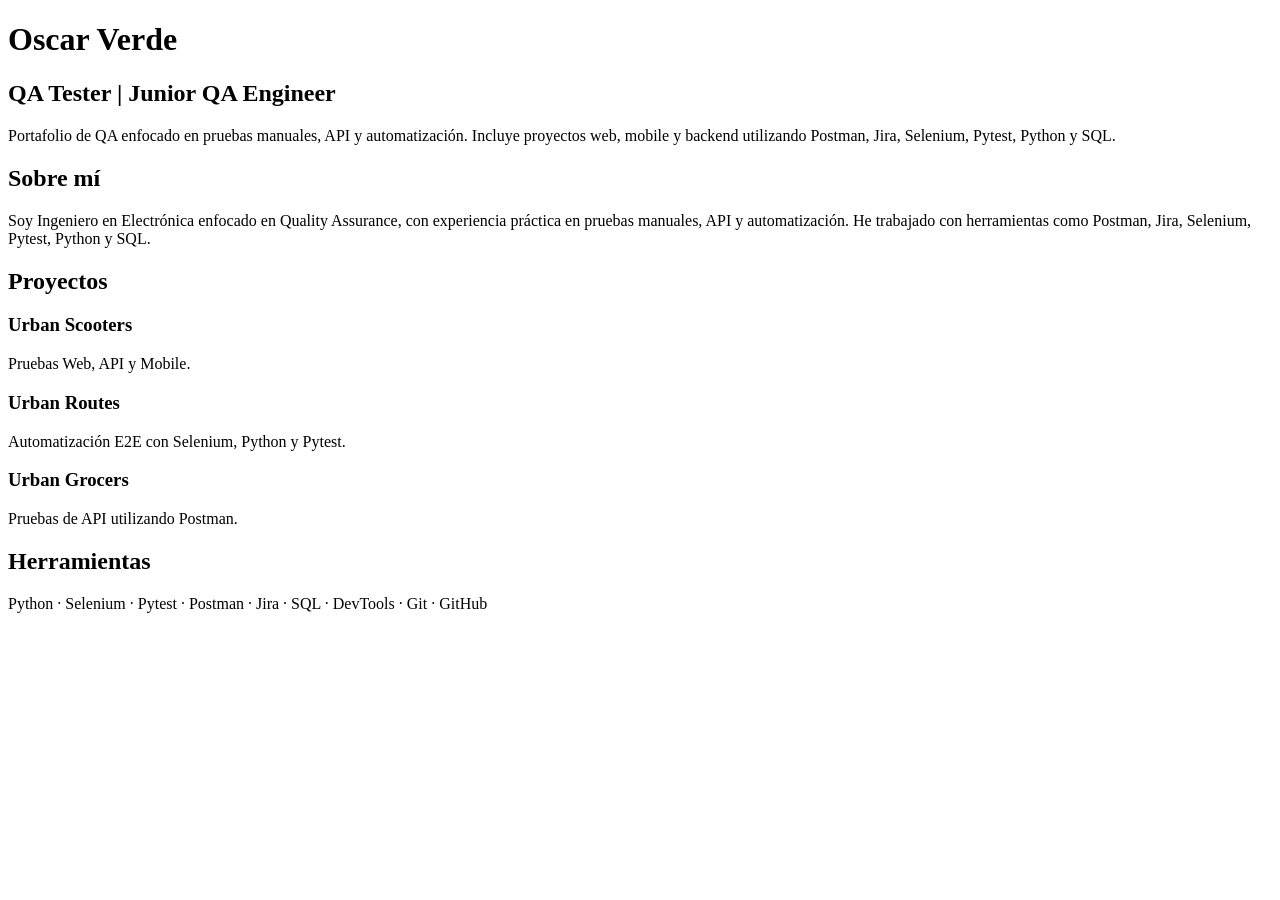
==== index.html @ 592d7cbe "Create portfolio homepage" ====
<!DOCTYPE html>
<html lang="es">
<head>
    <meta charset="UTF-8">
    <meta name="viewport" content="width=device-width, initial-scale=1.0">
    <title>Oscar Verde | QA Portfolio</title>
</head>

<body>

    <h1>Oscar Verde</h1>
    <h2>QA Tester | Junior QA Engineer</h2>

    <p>
        Portafolio de QA enfocado en pruebas manuales, API y automatización.
        Incluye proyectos web, mobile y backend utilizando Postman, Jira,
        Selenium, Pytest, Python y SQL.
    </p>

    <h2>Sobre mí</h2>

    <p>
        Soy Ingeniero en Electrónica enfocado en Quality Assurance,
        con experiencia práctica en pruebas manuales, API y automatización.
        He trabajado con herramientas como Postman, Jira, Selenium,
        Pytest, Python y SQL.
    </p>

    <h2>Proyectos</h2>

    <h3>Urban Scooters</h3>
    <p>Pruebas Web, API y Mobile.</p>

    <h3>Urban Routes</h3>
    <p>Automatización E2E con Selenium, Python y Pytest.</p>

    <h3>Urban Grocers</h3>
    <p>Pruebas de API utilizando Postman.</p>

    <h2>Herramientas</h2>

    <p>
        Python · Selenium · Pytest · Postman · Jira · SQL · DevTools · Git · GitHub
    </p>

</body>
</html>
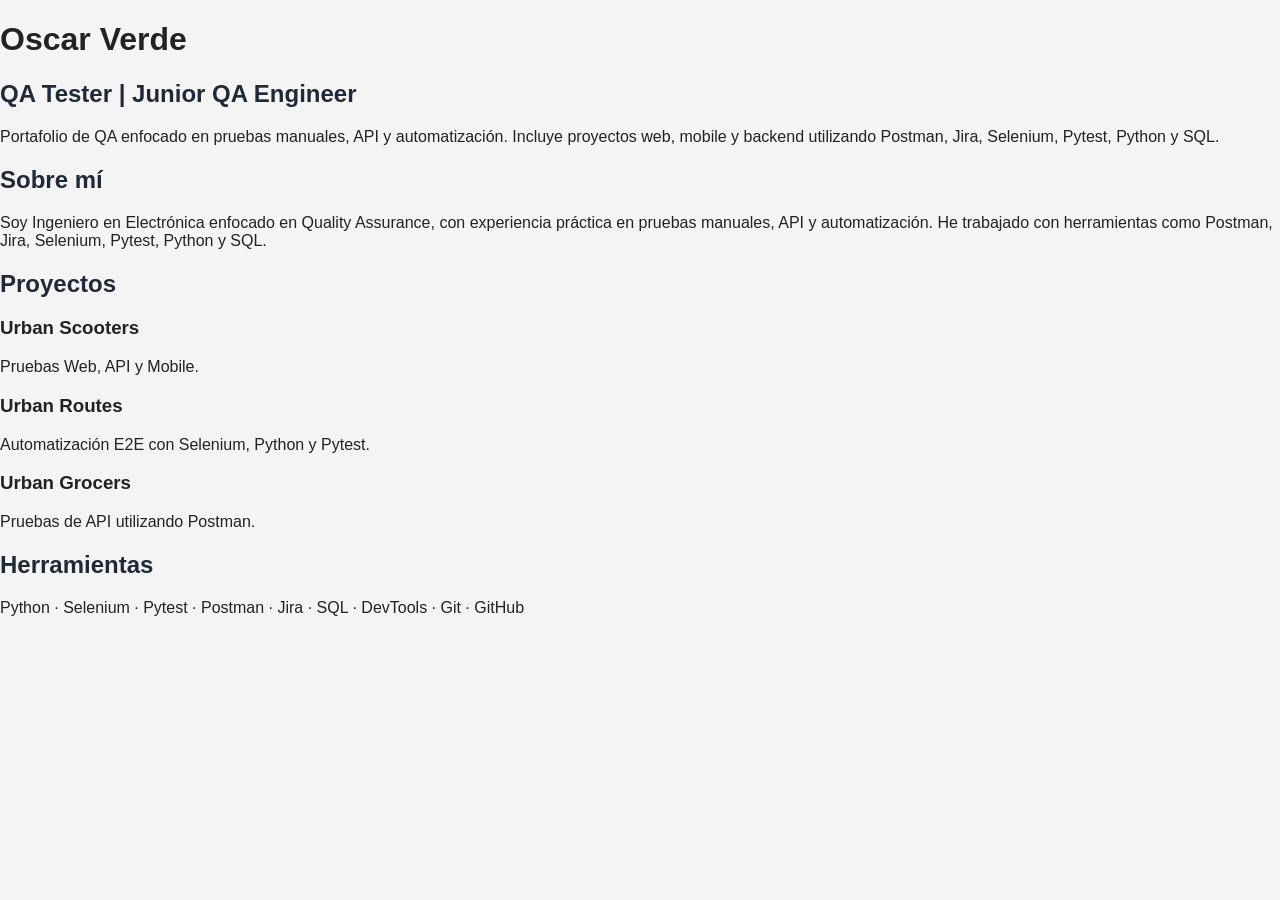
==== commit 2f0bdcf8: "Update index.html" ====
--- a/index.html
+++ b/index.html
@@ -4,6 +4,7 @@
     <meta charset="UTF-8">
     <meta name="viewport" content="width=device-width, initial-scale=1.0">
     <title>Oscar Verde | QA Portfolio</title>
+    <link rel="stylesheet" href="style.css">
 </head>
 
 <body>
--- a/style.css
+++ b/style.css
@@ -0,0 +1,48 @@
+body {
+    font-family: Arial, sans-serif;
+    margin: 0;
+    background-color: #f4f4f4;
+    color: #222;
+}
+
+header {
+    text-align: center;
+    padding: 60px 20px;
+    background-color: #1f2937;
+    color: white;
+}
+
+header h1 {
+    margin-bottom: 10px;
+}
+
+header h2 {
+    font-weight: normal;
+}
+
+section {
+    max-width: 900px;
+    margin: 40px auto;
+    padding: 0 20px;
+}
+
+h2 {
+    color: #1f2937;
+}
+
+article {
+    background: white;
+    padding: 20px;
+    margin-bottom: 20px;
+    border-radius: 10px;
+}
+
+a {
+    text-decoration: none;
+}
+
+footer {
+    text-align: center;
+    padding: 30px;
+    margin-top: 40px;
+}
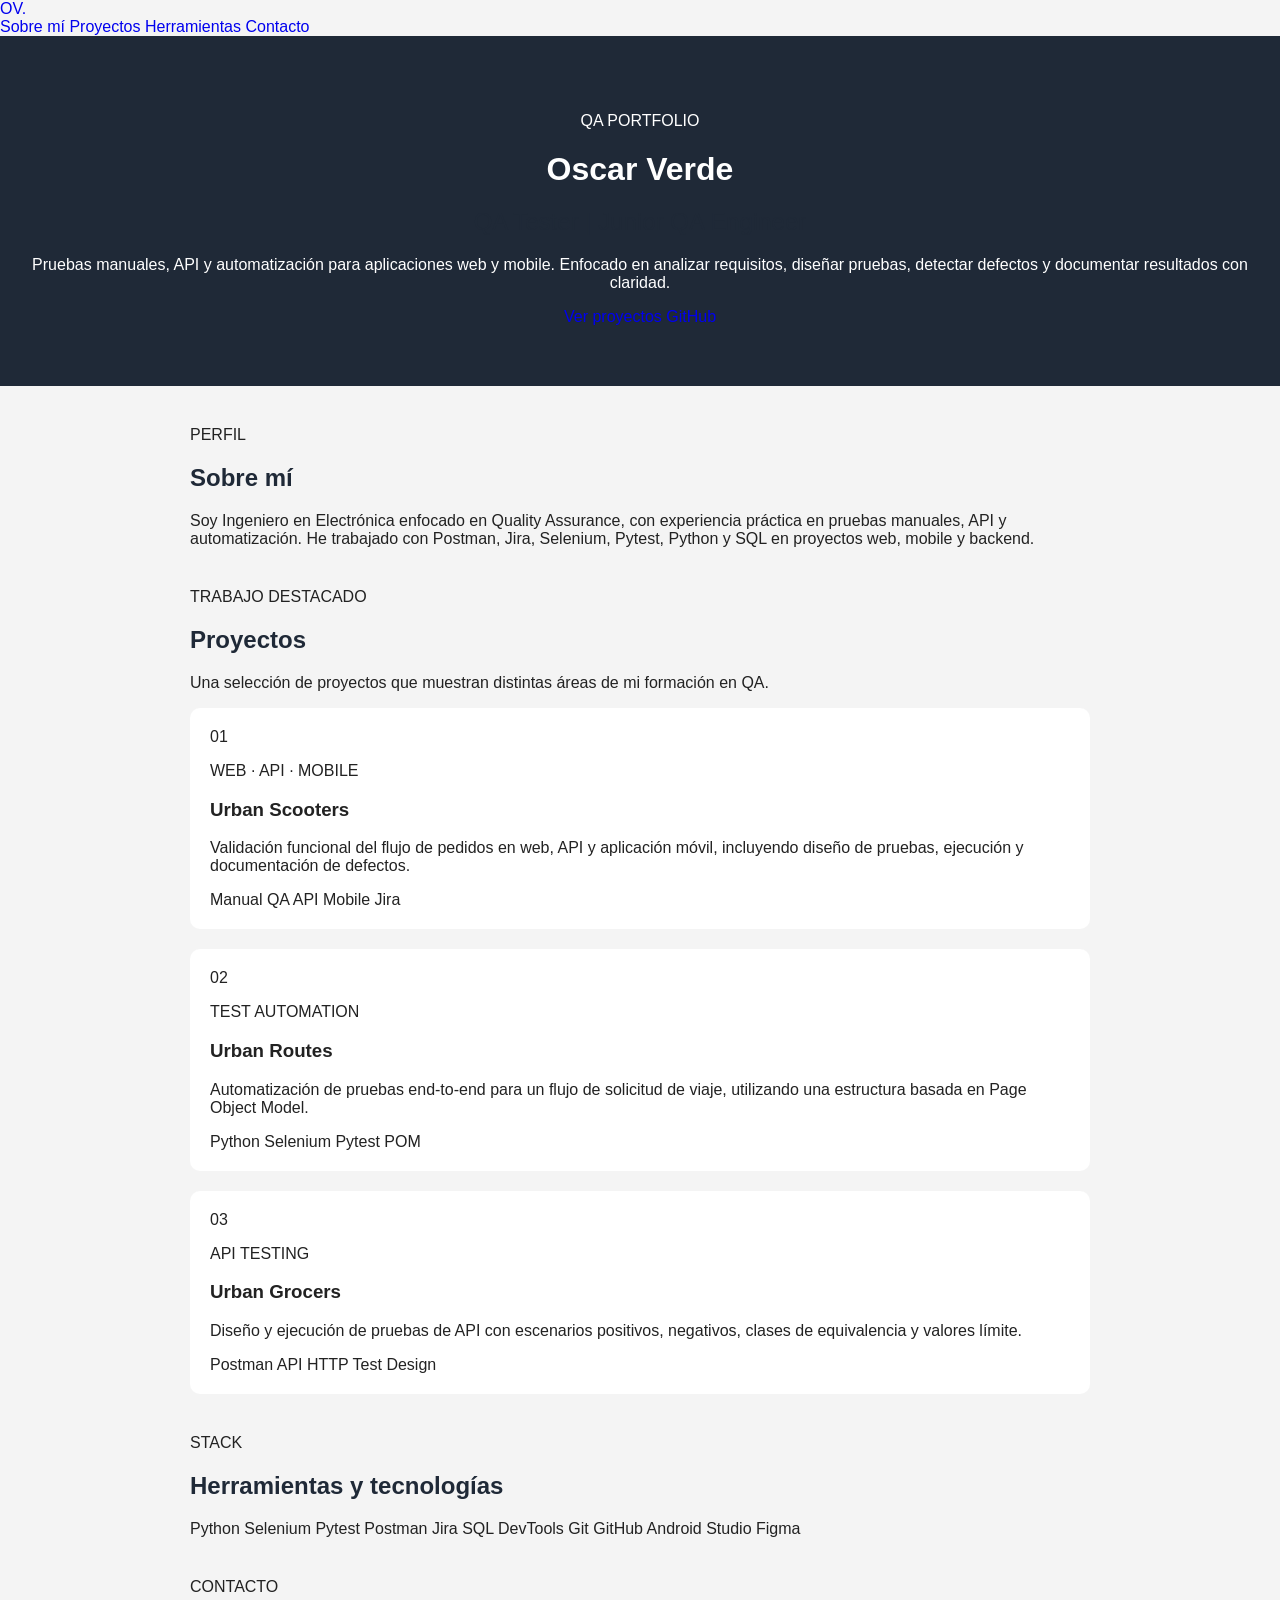
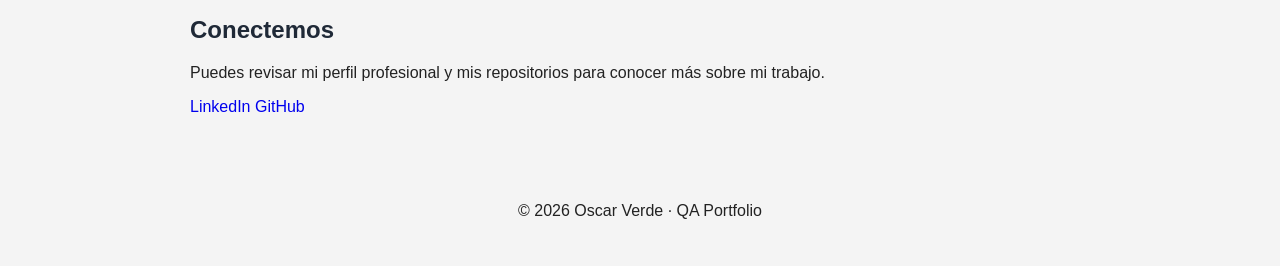
==== commit a37c46b1: "Redesign portfolio homepage" ====
--- a/index.html
+++ b/index.html
@@ -3,46 +3,148 @@
 <head>
     <meta charset="UTF-8">
     <meta name="viewport" content="width=device-width, initial-scale=1.0">
+    <meta name="description" content="Portafolio de Oscar Verde, QA Tester y Junior QA Engineer con experiencia práctica en pruebas manuales, API y automatización.">
     <title>Oscar Verde | QA Portfolio</title>
     <link rel="stylesheet" href="style.css">
 </head>
 
 <body>
+    <nav class="navbar">
+        <div class="nav-container">
+            <a class="brand" href="#inicio">OV.</a>
+            <div class="nav-links">
+                <a href="#sobre-mi">Sobre mí</a>
+                <a href="#proyectos">Proyectos</a>
+                <a href="#herramientas">Herramientas</a>
+                <a href="#contacto">Contacto</a>
+            </div>
+        </div>
+    </nav>
 
-    <h1>Oscar Verde</h1>
-    <h2>QA Tester | Junior QA Engineer</h2>
+    <header class="hero" id="inicio">
+        <div class="hero-content">
+            <p class="eyebrow">QA PORTFOLIO</p>
+            <h1>Oscar Verde</h1>
+            <h2>QA Tester <span>|</span> Junior QA Engineer</h2>
+            <p class="hero-description">
+                Pruebas manuales, API y automatización para aplicaciones web y mobile.
+                Enfocado en analizar requisitos, diseñar pruebas, detectar defectos y documentar resultados con claridad.
+            </p>
+            <div class="hero-actions">
+                <a class="button primary" href="#proyectos">Ver proyectos</a>
+                <a class="button secondary" href="https://github.com/osve117" target="_blank" rel="noopener noreferrer">GitHub</a>
+            </div>
+        </div>
+    </header>
 
-    <p>
-        Portafolio de QA enfocado en pruebas manuales, API y automatización.
-        Incluye proyectos web, mobile y backend utilizando Postman, Jira,
-        Selenium, Pytest, Python y SQL.
-    </p>
+    <main>
+        <section id="sobre-mi" class="section">
+            <p class="section-label">PERFIL</p>
+            <h2>Sobre mí</h2>
+            <p class="section-intro">
+                Soy Ingeniero en Electrónica enfocado en Quality Assurance, con experiencia práctica
+                en pruebas manuales, API y automatización. He trabajado con Postman, Jira, Selenium,
+                Pytest, Python y SQL en proyectos web, mobile y backend.
+            </p>
+        </section>
 
-    <h2>Sobre mí</h2>
+        <section id="proyectos" class="section">
+            <p class="section-label">TRABAJO DESTACADO</p>
+            <h2>Proyectos</h2>
+            <p class="section-intro">
+                Una selección de proyectos que muestran distintas áreas de mi formación en QA.
+            </p>
 
-    <p>
-        Soy Ingeniero en Electrónica enfocado en Quality Assurance,
-        con experiencia práctica en pruebas manuales, API y automatización.
-        He trabajado con herramientas como Postman, Jira, Selenium,
-        Pytest, Python y SQL.
-    </p>
+            <div class="projects-grid">
+                <article class="project-card">
+                    <div class="project-number">01</div>
+                    <div>
+                        <p class="project-type">WEB · API · MOBILE</p>
+                        <h3>Urban Scooters</h3>
+                        <p>
+                            Validación funcional del flujo de pedidos en web, API y aplicación móvil,
+                            incluyendo diseño de pruebas, ejecución y documentación de defectos.
+                        </p>
+                        <div class="tags">
+                            <span>Manual QA</span>
+                            <span>API</span>
+                            <span>Mobile</span>
+                            <span>Jira</span>
+                        </div>
+                    </div>
+                </article>
 
-    <h2>Proyectos</h2>
+                <article class="project-card">
+                    <div class="project-number">02</div>
+                    <div>
+                        <p class="project-type">TEST AUTOMATION</p>
+                        <h3>Urban Routes</h3>
+                        <p>
+                            Automatización de pruebas end-to-end para un flujo de solicitud de viaje,
+                            utilizando una estructura basada en Page Object Model.
+                        </p>
+                        <div class="tags">
+                            <span>Python</span>
+                            <span>Selenium</span>
+                            <span>Pytest</span>
+                            <span>POM</span>
+                        </div>
+                    </div>
+                </article>
 
-    <h3>Urban Scooters</h3>
-    <p>Pruebas Web, API y Mobile.</p>
+                <article class="project-card">
+                    <div class="project-number">03</div>
+                    <div>
+                        <p class="project-type">API TESTING</p>
+                        <h3>Urban Grocers</h3>
+                        <p>
+                            Diseño y ejecución de pruebas de API con escenarios positivos, negativos,
+                            clases de equivalencia y valores límite.
+                        </p>
+                        <div class="tags">
+                            <span>Postman</span>
+                            <span>API</span>
+                            <span>HTTP</span>
+                            <span>Test Design</span>
+                        </div>
+                    </div>
+                </article>
+            </div>
+        </section>
 
-    <h3>Urban Routes</h3>
-    <p>Automatización E2E con Selenium, Python y Pytest.</p>
+        <section id="herramientas" class="section">
+            <p class="section-label">STACK</p>
+            <h2>Herramientas y tecnologías</h2>
+            <div class="skills">
+                <span>Python</span>
+                <span>Selenium</span>
+                <span>Pytest</span>
+                <span>Postman</span>
+                <span>Jira</span>
+                <span>SQL</span>
+                <span>DevTools</span>
+                <span>Git</span>
+                <span>GitHub</span>
+                <span>Android Studio</span>
+                <span>Figma</span>
+            </div>
+        </section>
 
-    <h3>Urban Grocers</h3>
-    <p>Pruebas de API utilizando Postman.</p>
+        <section id="contacto" class="section contact">
+            <p class="section-label">CONTACTO</p>
+            <h2>Conectemos</h2>
+            <p>
+                Puedes revisar mi perfil profesional y mis repositorios para conocer más sobre mi trabajo.
+            </p>
+            <div class="contact-links">
+                <a class="button primary" href="https://www.linkedin.com/in/osve/" target="_blank" rel="noopener noreferrer">LinkedIn</a>
+                <a class="button outline" href="https://github.com/osve117" target="_blank" rel="noopener noreferrer">GitHub</a>
+            </div>
+        </section>
+    </main>
 
-    <h2>Herramientas</h2>
-
-    <p>
-        Python · Selenium · Pytest · Postman · Jira · SQL · DevTools · Git · GitHub
-    </p>
-
+    <footer>
+        <p>© 2026 Oscar Verde · QA Portfolio</p>
+    </footer>
 </body>
 </html>
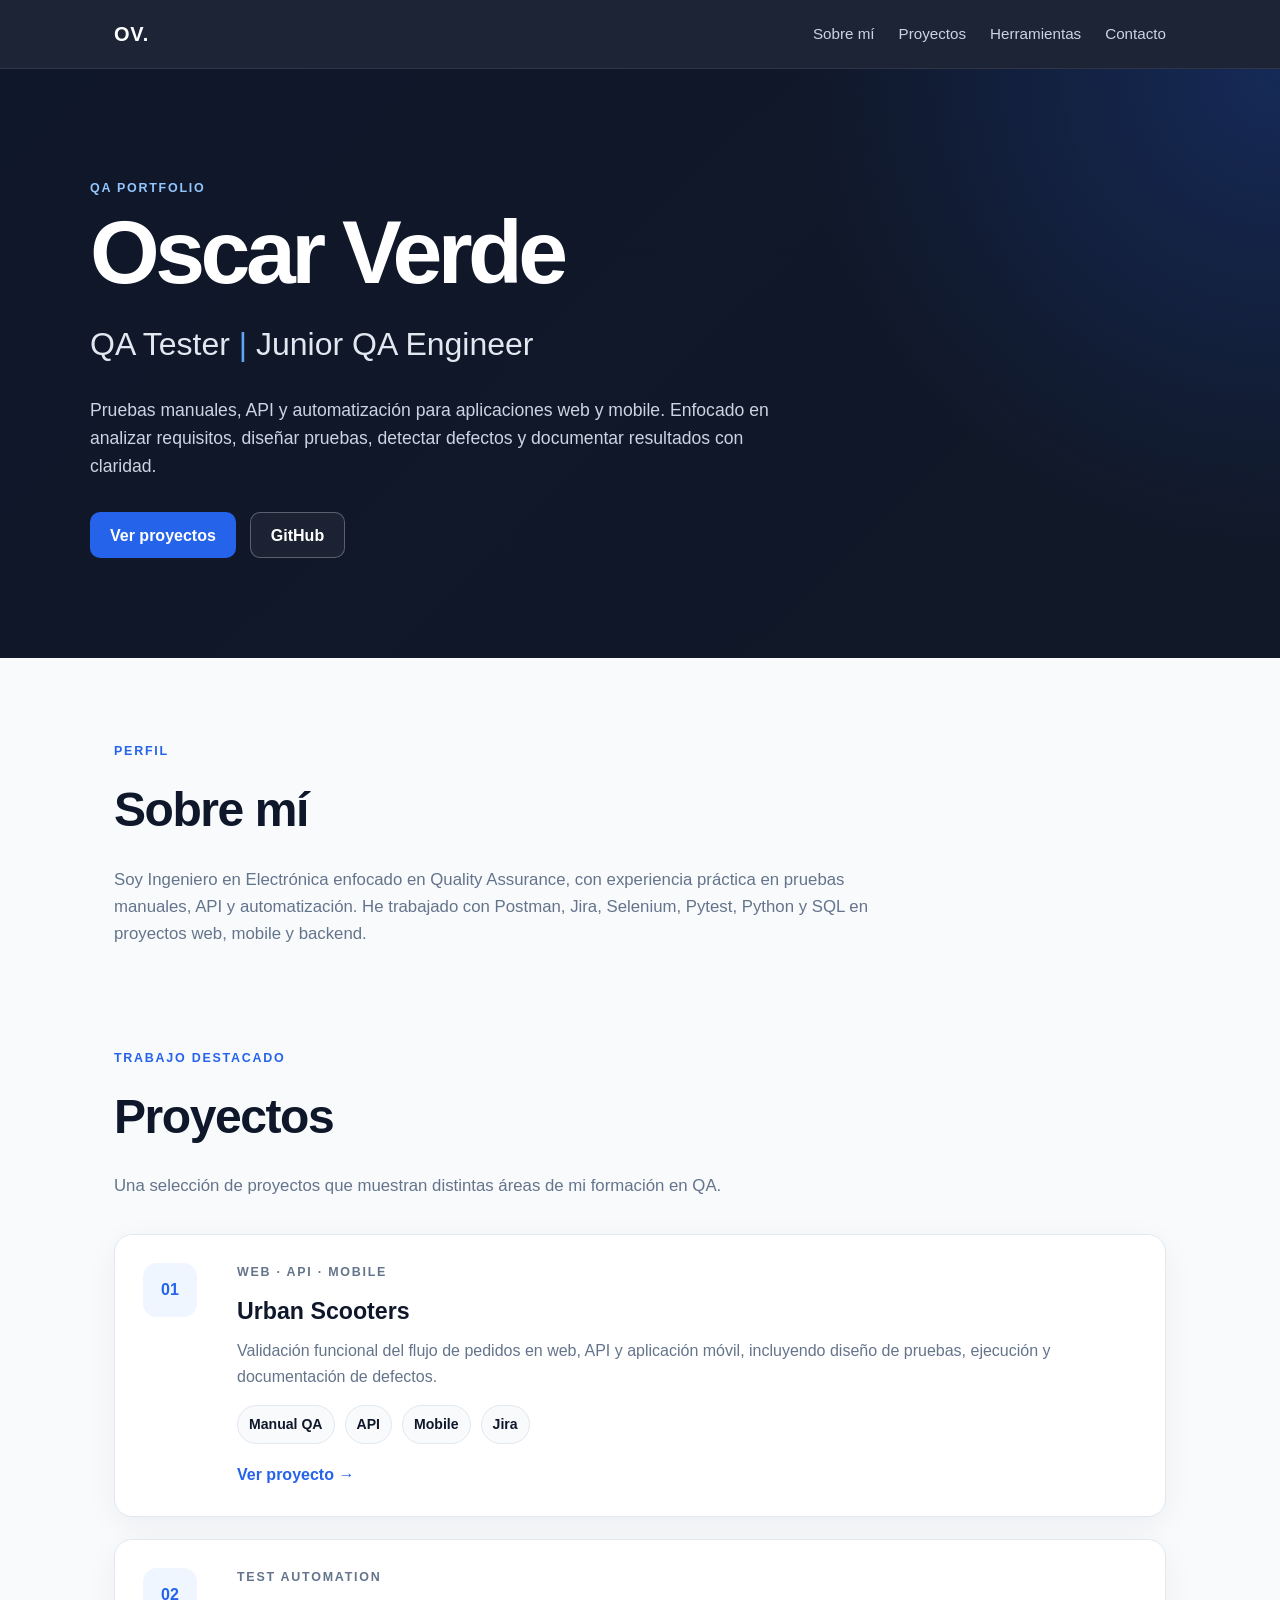
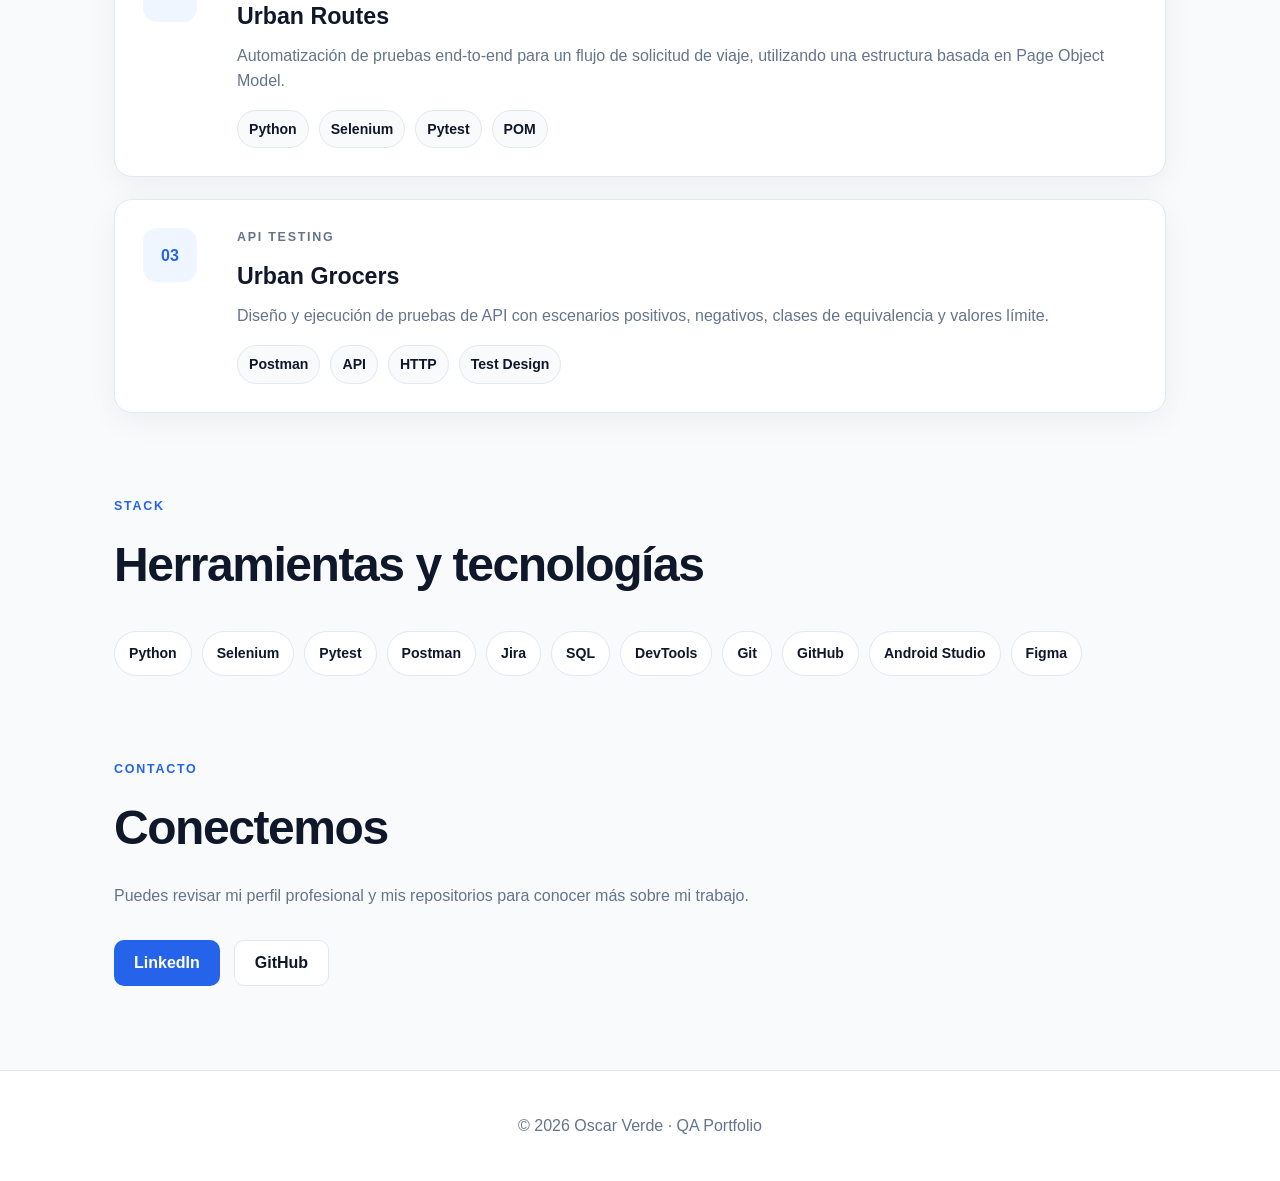
==== commit 886a1ddc: "Link Urban Scooters case study" ====
--- a/index.html
+++ b/index.html
@@ -71,6 +71,7 @@
                             <span>Mobile</span>
                             <span>Jira</span>
                         </div>
+                        <a class="project-link" href="projects/urban-scooters.html">Ver proyecto →</a>
                     </div>
                 </article>
 
--- a/style.css
+++ b/style.css
@@ -1,48 +1,505 @@
+:root {
+    --bg: #0f172a;
+    --bg-soft: #111827;
+    --surface: #ffffff;
+    --surface-soft: #f8fafc;
+    --text: #0f172a;
+    --muted: #64748b;
+    --line: #e2e8f0;
+    --accent: #2563eb;
+    --accent-dark: #1d4ed8;
+    --white: #ffffff;
+}
+
+* {
+    box-sizing: border-box;
+}
+
+html {
+    scroll-behavior: smooth;
+}
+
 body {
-    font-family: Arial, sans-serif;
     margin: 0;
-    background-color: #f4f4f4;
-    color: #222;
-}
-
-header {
+    font-family: Inter, Arial, Helvetica, sans-serif;
+    background: var(--surface-soft);
+    color: var(--text);
+    line-height: 1.6;
+}
+
+a {
+    color: inherit;
+    text-decoration: none;
+}
+
+.navbar {
+    position: sticky;
+    top: 0;
+    z-index: 20;
+    background: rgba(15, 23, 42, 0.94);
+    backdrop-filter: blur(10px);
+    border-bottom: 1px solid rgba(255, 255, 255, 0.08);
+}
+
+.nav-container {
+    max-width: 1100px;
+    margin: 0 auto;
+    padding: 0 24px;
+    min-height: 68px;
+    display: flex;
+    align-items: center;
+    justify-content: space-between;
+    gap: 24px;
+}
+
+.brand {
+    color: var(--white);
+    font-weight: 800;
+    font-size: 1.25rem;
+    letter-spacing: 0.04em;
+}
+
+.nav-links {
+    display: flex;
+    gap: 24px;
+    flex-wrap: wrap;
+}
+
+.nav-links a {
+    color: #cbd5e1;
+    font-size: 0.95rem;
+    transition: color 0.2s ease;
+}
+
+.nav-links a:hover {
+    color: var(--white);
+}
+
+.hero {
+    background:
+        radial-gradient(circle at top right, rgba(37, 99, 235, 0.24), transparent 34%),
+        linear-gradient(135deg, #0f172a 0%, #111827 100%);
+    color: var(--white);
+    padding: 110px 24px 100px;
+}
+
+.hero-content {
+    max-width: 1100px;
+    margin: 0 auto;
+}
+
+.eyebrow,
+.section-label,
+.project-type {
+    margin: 0 0 10px;
+    font-size: 0.78rem;
+    font-weight: 800;
+    letter-spacing: 0.14em;
+    text-transform: uppercase;
+}
+
+.eyebrow {
+    color: #93c5fd;
+}
+
+.hero h1 {
+    margin: 0;
+    font-size: clamp(3rem, 7vw, 5.8rem);
+    line-height: 0.98;
+    letter-spacing: -0.05em;
+}
+
+.hero h2 {
+    margin: 22px 0 0;
+    color: #e2e8f0;
+    font-size: clamp(1.3rem, 3vw, 2rem);
+    font-weight: 500;
+}
+
+.hero h2 span {
+    color: #60a5fa;
+}
+
+.hero-description {
+    max-width: 720px;
+    margin: 26px 0 0;
+    color: #cbd5e1;
+    font-size: 1.1rem;
+}
+
+.hero-actions,
+.contact-links {
+    display: flex;
+    flex-wrap: wrap;
+    gap: 14px;
+    margin-top: 32px;
+}
+
+.button {
+    display: inline-flex;
+    align-items: center;
+    justify-content: center;
+    min-height: 46px;
+    padding: 0 20px;
+    border-radius: 10px;
+    font-weight: 700;
+    transition: transform 0.2s ease, background 0.2s ease, border-color 0.2s ease;
+}
+
+.button:hover {
+    transform: translateY(-2px);
+}
+
+.button.primary {
+    background: var(--accent);
+    color: var(--white);
+}
+
+.button.primary:hover {
+    background: var(--accent-dark);
+}
+
+.button.secondary {
+    border: 1px solid rgba(255, 255, 255, 0.28);
+    color: var(--white);
+    background: rgba(255, 255, 255, 0.05);
+}
+
+.button.outline {
+    border: 1px solid var(--line);
+    background: var(--surface);
+    color: var(--text);
+}
+
+main {
+    display: block;
+}
+
+.section {
+    max-width: 1100px;
+    margin: 0 auto;
+    padding: 84px 24px 0;
+}
+
+.section-label {
+    color: var(--accent);
+}
+
+.section h2 {
+    margin: 0;
+    font-size: clamp(2rem, 4vw, 3rem);
+    letter-spacing: -0.03em;
+}
+
+.section-intro {
+    max-width: 760px;
+    color: var(--muted);
+    font-size: 1.05rem;
+    margin-top: 18px;
+}
+
+.projects-grid {
+    display: grid;
+    gap: 22px;
+    margin-top: 34px;
+}
+
+.project-card {
+    display: grid;
+    grid-template-columns: 72px 1fr;
+    gap: 22px;
+    background: var(--surface);
+    border: 1px solid var(--line);
+    border-radius: 18px;
+    padding: 28px;
+    box-shadow: 0 8px 30px rgba(15, 23, 42, 0.05);
+}
+
+.project-number {
+    width: 54px;
+    height: 54px;
+    border-radius: 14px;
+    display: grid;
+    place-items: center;
+    background: #eff6ff;
+    color: var(--accent);
+    font-weight: 800;
+}
+
+.project-type {
+    color: var(--accent);
+}
+
+.project-card h3 {
+    margin: 2px 0 8px;
+    font-size: 1.45rem;
+}
+
+.project-card p {
+    margin-top: 0;
+    color: var(--muted);
+}
+
+.tags,
+.skills {
+    display: flex;
+    flex-wrap: wrap;
+    gap: 10px;
+}
+
+.tags span,
+.skills span {
+    border: 1px solid var(--line);
+    background: var(--surface-soft);
+    border-radius: 999px;
+    padding: 7px 11px;
+    font-size: 0.88rem;
+    font-weight: 600;
+}
+
+.skills {
+    margin-top: 28px;
+}
+
+.skills span {
+    background: var(--surface);
+    padding: 10px 14px;
+}
+
+.contact {
+    padding-bottom: 84px;
+}
+
+.contact > p:not(.section-label) {
+    color: var(--muted);
+    max-width: 680px;
+}
+
+footer {
+    border-top: 1px solid var(--line);
+    background: var(--surface);
     text-align: center;
-    padding: 60px 20px;
-    background-color: #1f2937;
-    color: white;
-}
-
-header h1 {
-    margin-bottom: 10px;
-}
-
-header h2 {
-    font-weight: normal;
-}
-
-section {
-    max-width: 900px;
-    margin: 40px auto;
-    padding: 0 20px;
-}
-
-h2 {
-    color: #1f2937;
-}
-
-article {
-    background: white;
-    padding: 20px;
-    margin-bottom: 20px;
-    border-radius: 10px;
-}
-
-a {
-    text-decoration: none;
-}
-
-footer {
-    text-align: center;
-    padding: 30px;
-    margin-top: 40px;
-}
+    color: var(--muted);
+    padding: 26px 20px;
+}
+
+@media (max-width: 760px) {
+    .nav-container {
+        align-items: flex-start;
+        flex-direction: column;
+        padding-top: 16px;
+        padding-bottom: 16px;
+    }
+
+    .nav-links {
+        gap: 14px 18px;
+    }
+
+    .hero {
+        padding-top: 82px;
+        padding-bottom: 76px;
+    }
+
+    .project-card {
+        grid-template-columns: 1fr;
+    }
+
+    .project-number {
+        width: 46px;
+        height: 46px;
+    }
+}
+
+
+.project-link {
+    display: inline-flex;
+    align-items: center;
+    margin-top: 18px;
+    color: var(--accent);
+    font-weight: 800;
+}
+
+.project-link:hover {
+    color: var(--accent-dark);
+}
+
+.project-hero {
+    background:
+        radial-gradient(circle at top right, rgba(37, 99, 235, 0.26), transparent 34%),
+        linear-gradient(135deg, #0f172a 0%, #111827 100%);
+    color: var(--white);
+    padding: 92px 24px 82px;
+}
+
+.project-hero-content {
+    max-width: 1100px;
+    margin: 0 auto;
+}
+
+.project-hero h1 {
+    margin: 0;
+    font-size: clamp(3rem, 7vw, 5.5rem);
+    line-height: 1;
+    letter-spacing: -0.05em;
+}
+
+.project-subtitle {
+    margin: 18px 0 0;
+    color: #dbeafe;
+    font-size: clamp(1.2rem, 2.8vw, 1.8rem);
+    font-weight: 700;
+}
+
+.project-hero-tags {
+    margin-top: 28px;
+}
+
+.project-hero-tags span {
+    border-color: rgba(255, 255, 255, 0.18);
+    background: rgba(255, 255, 255, 0.08);
+    color: #e2e8f0;
+}
+
+.case-study {
+    max-width: 1100px;
+    margin: 0 auto;
+    padding: 0 24px 84px;
+}
+
+.case-section {
+    display: grid;
+    grid-template-columns: minmax(220px, 0.8fr) minmax(0, 2fr);
+    gap: 58px;
+    padding: 76px 0;
+    border-bottom: 1px solid var(--line);
+}
+
+.case-heading h2 {
+    margin: 0;
+    font-size: clamp(1.8rem, 3vw, 2.5rem);
+    letter-spacing: -0.03em;
+}
+
+.case-content > p:first-child {
+    margin-top: 0;
+}
+
+.case-content p {
+    color: var(--muted);
+    font-size: 1.02rem;
+}
+
+.responsibility-grid,
+.findings-grid,
+.evidence-grid {
+    display: grid;
+    grid-template-columns: repeat(2, minmax(0, 1fr));
+    gap: 18px;
+    margin-top: 28px;
+}
+
+.info-card,
+.finding-card,
+.evidence-card {
+    background: var(--surface);
+    border: 1px solid var(--line);
+    border-radius: 16px;
+    padding: 22px;
+}
+
+.info-card h3,
+.finding-card h3,
+.evidence-card h3 {
+    margin: 0 0 8px;
+    font-size: 1.1rem;
+}
+
+.info-card p,
+.finding-card p,
+.evidence-card p {
+    margin-bottom: 0;
+    font-size: 0.96rem;
+}
+
+.timeline {
+    display: grid;
+    gap: 26px;
+}
+
+.timeline-item {
+    display: grid;
+    grid-template-columns: 44px 1fr;
+    gap: 18px;
+}
+
+.timeline-item > span {
+    width: 40px;
+    height: 40px;
+    border-radius: 12px;
+    display: grid;
+    place-items: center;
+    background: #eff6ff;
+    color: var(--accent);
+    font-weight: 800;
+}
+
+.timeline-item h3 {
+    margin: 0 0 6px;
+    font-size: 1.08rem;
+}
+
+.timeline-item p {
+    margin: 0;
+}
+
+.findings-grid {
+    grid-template-columns: repeat(3, minmax(0, 1fr));
+}
+
+.finding-type {
+    margin: 0 0 10px !important;
+    color: var(--accent) !important;
+    font-size: 0.74rem !important;
+    font-weight: 800;
+    letter-spacing: 0.1em;
+    text-transform: uppercase;
+}
+
+.status-badge {
+    display: inline-flex;
+    margin-top: 16px;
+    border-radius: 999px;
+    background: #fff7ed;
+    color: #9a3412;
+    padding: 6px 10px;
+    font-size: 0.8rem;
+    font-weight: 800;
+}
+
+.case-navigation {
+    padding-top: 34px;
+}
+
+@media (max-width: 860px) {
+    .case-section {
+        grid-template-columns: 1fr;
+        gap: 24px;
+        padding: 58px 0;
+    }
+
+    .findings-grid {
+        grid-template-columns: 1fr;
+    }
+}
+
+@media (max-width: 640px) {
+    .responsibility-grid,
+    .evidence-grid {
+        grid-template-columns: 1fr;
+    }
+
+    .project-hero {
+        padding-top: 70px;
+        padding-bottom: 62px;
+    }
+}
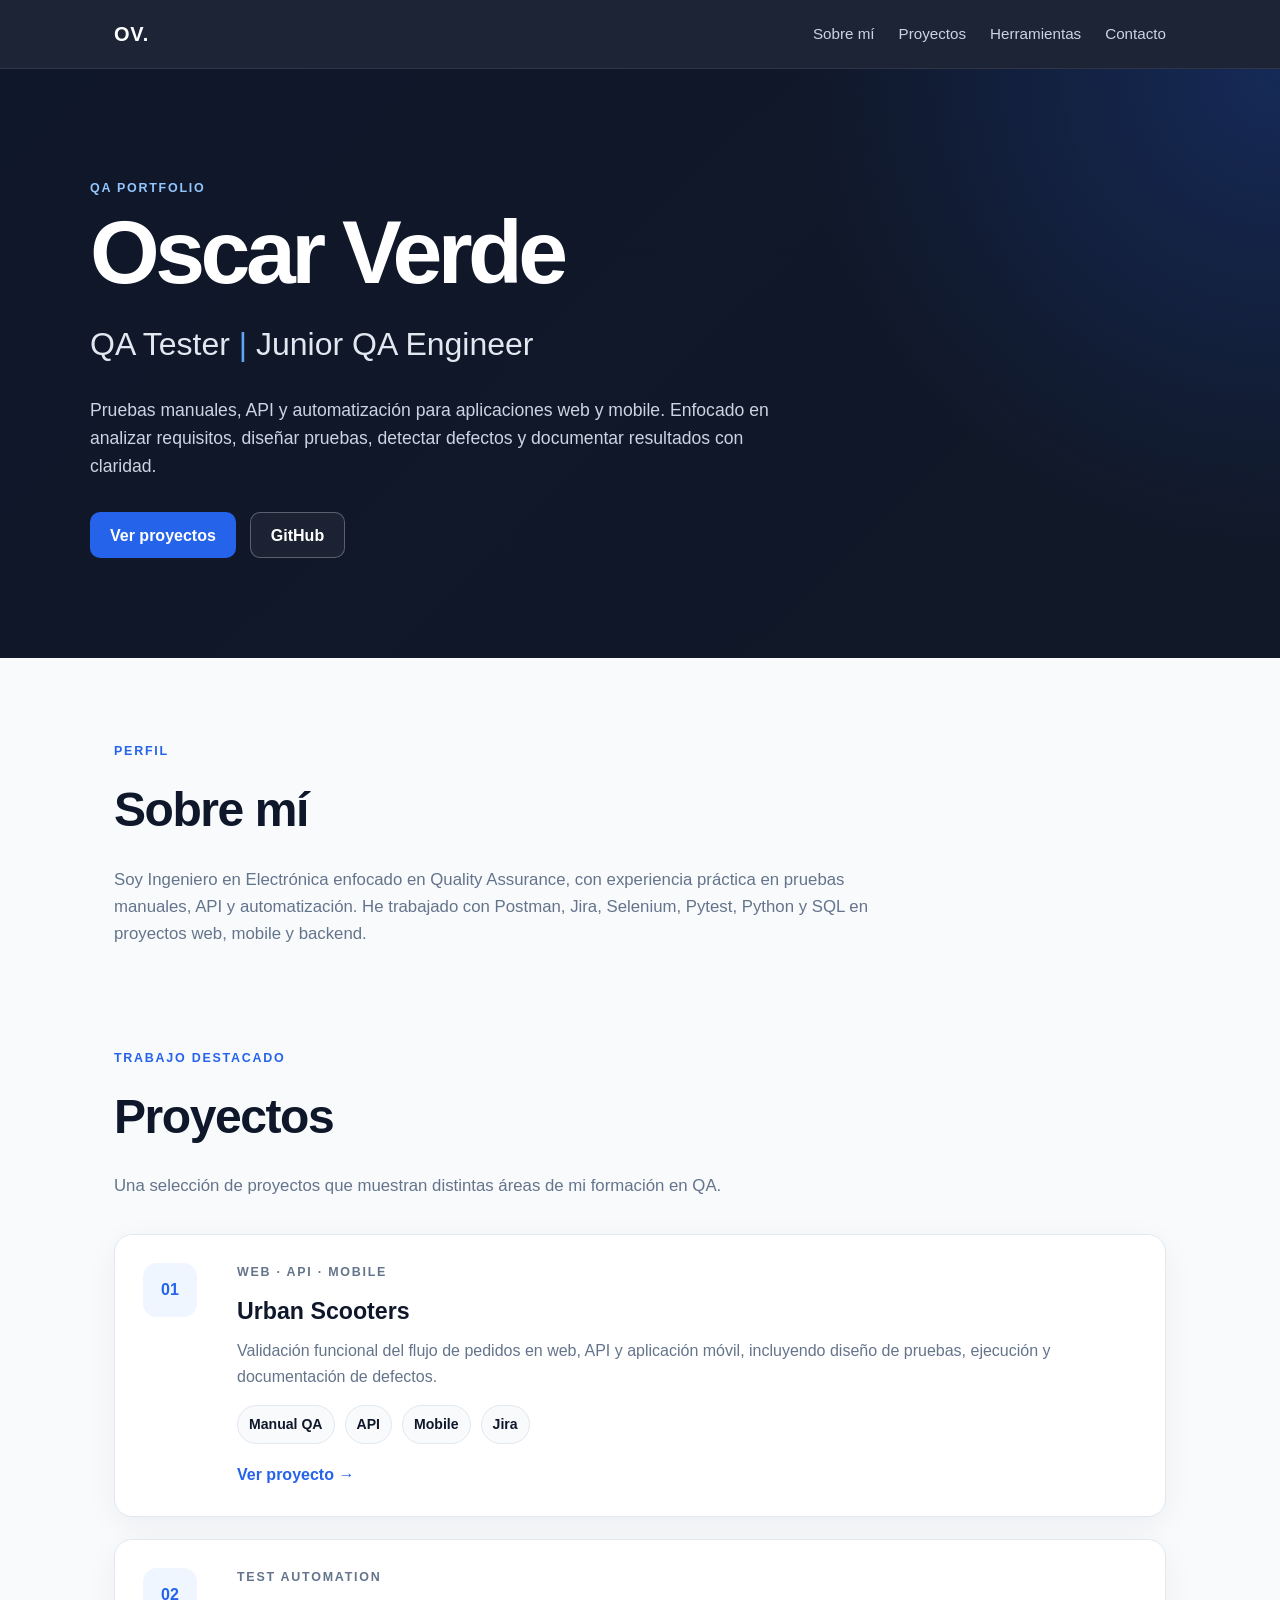
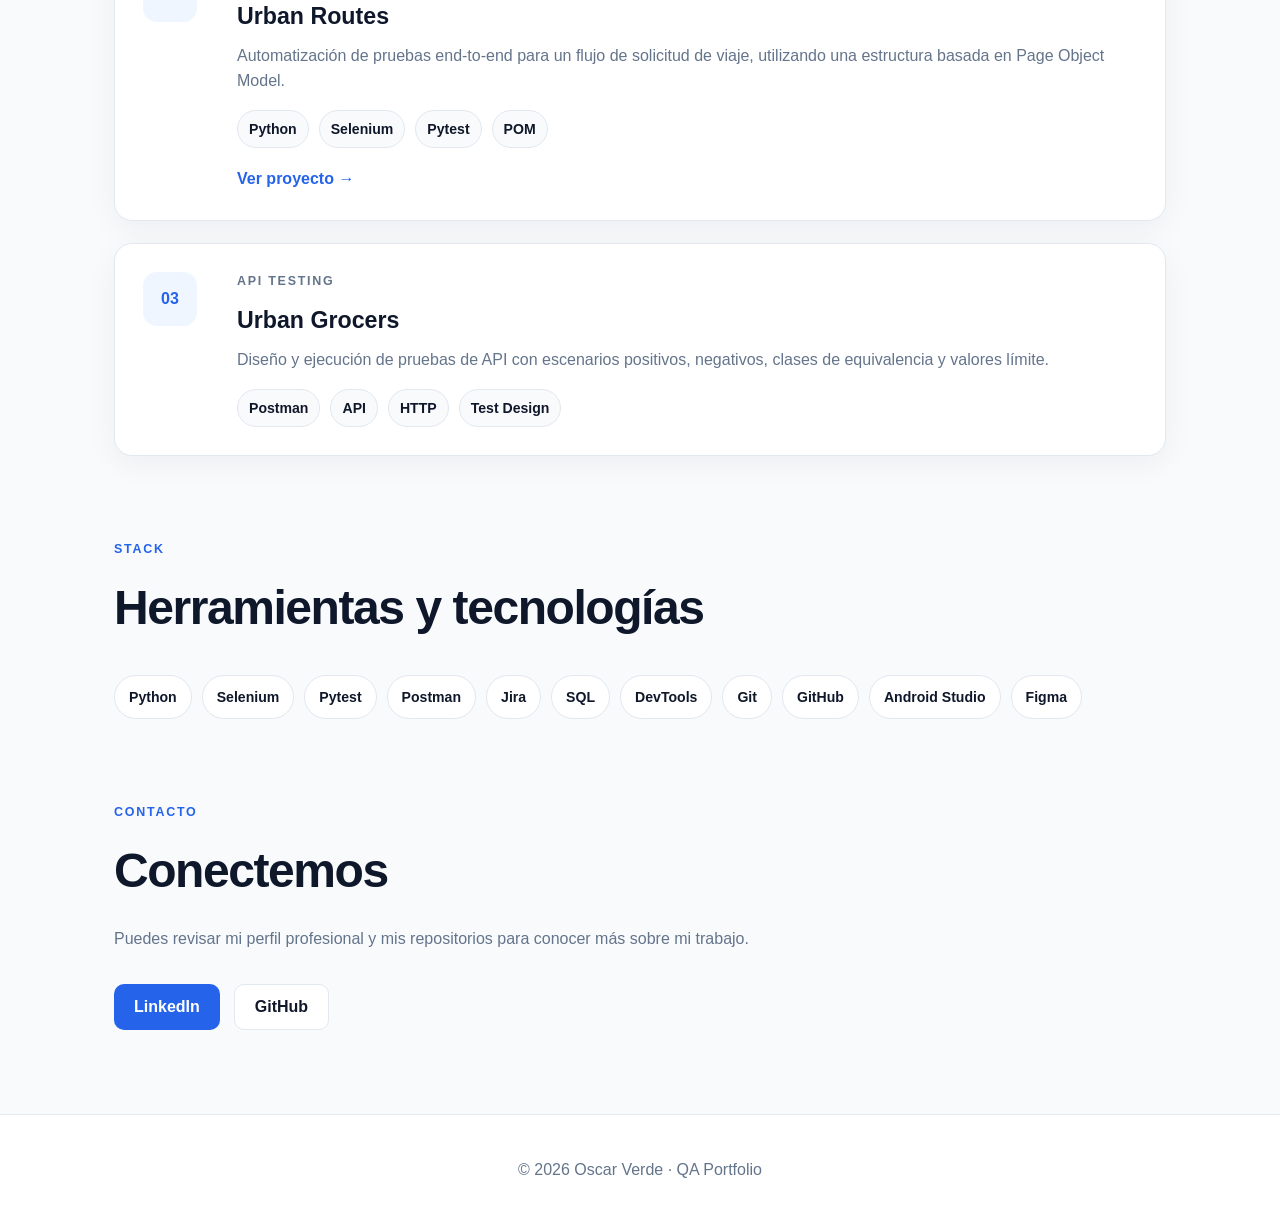
==== commit 60f5e5e9: "Link Urban Routes case study" ====
--- a/index.html
+++ b/index.html
@@ -90,6 +90,7 @@
                             <span>Pytest</span>
                             <span>POM</span>
                         </div>
+                        <a class="project-link" href="projects/urban-routes.html">Ver proyecto →</a>
                     </div>
                 </article>
 
--- a/style.css
+++ b/style.css
@@ -503,3 +503,125 @@
         padding-bottom: 62px;
     }
 }
+
+
+.evidence-gallery {
+    display: grid;
+    grid-template-columns: repeat(2, minmax(0, 1fr));
+    gap: 20px;
+    margin-top: 30px;
+}
+
+.evidence-item {
+    margin: 0;
+    overflow: hidden;
+    background: var(--surface);
+    border: 1px solid var(--line);
+    border-radius: 16px;
+    box-shadow: 0 8px 26px rgba(15, 23, 42, 0.05);
+}
+
+.evidence-item-wide {
+    grid-column: 1 / -1;
+}
+
+.evidence-item a {
+    display: block;
+    background: #f1f5f9;
+    border-bottom: 1px solid var(--line);
+}
+
+.evidence-item img {
+    width: 100%;
+    height: 280px;
+    display: block;
+    object-fit: contain;
+    background: #f8fafc;
+    transition: transform 0.2s ease;
+}
+
+.evidence-item-wide img {
+    height: 420px;
+}
+
+.evidence-item a:hover img {
+    transform: scale(1.01);
+}
+
+.evidence-item figcaption {
+    display: grid;
+    gap: 5px;
+    padding: 16px 18px 18px;
+}
+
+.evidence-item figcaption strong {
+    color: var(--text);
+}
+
+.evidence-item figcaption span {
+    color: var(--muted);
+    font-size: 0.92rem;
+}
+
+.case-content code {
+    border-radius: 6px;
+    background: #eef2ff;
+    color: #3730a3;
+    padding: 2px 6px;
+    font-size: 0.92em;
+}
+
+@media (max-width: 700px) {
+    .evidence-gallery {
+        grid-template-columns: 1fr;
+    }
+
+    .evidence-item-wide {
+        grid-column: auto;
+    }
+
+    .evidence-item img,
+    .evidence-item-wide img {
+        height: 240px;
+    }
+}
+
+
+/* Evidence images: fit fully inside the card without horizontal scrolling */
+.evidence-item,
+.evidence-item a {
+    max-width: 100%;
+}
+
+.evidence-item a {
+    overflow: hidden;
+}
+
+.evidence-item img,
+.evidence-item-wide img {
+    width: 100%;
+    max-width: 100%;
+    height: auto;
+    max-height: 560px;
+    object-fit: contain;
+    object-position: center;
+}
+
+.evidence-item-wide img {
+    max-height: 650px;
+}
+
+.case-content,
+.evidence-gallery {
+    min-width: 0;
+    max-width: 100%;
+}
+
+@media (max-width: 700px) {
+    .evidence-item img,
+    .evidence-item-wide img {
+        width: 100%;
+        height: auto;
+        max-height: none;
+    }
+}
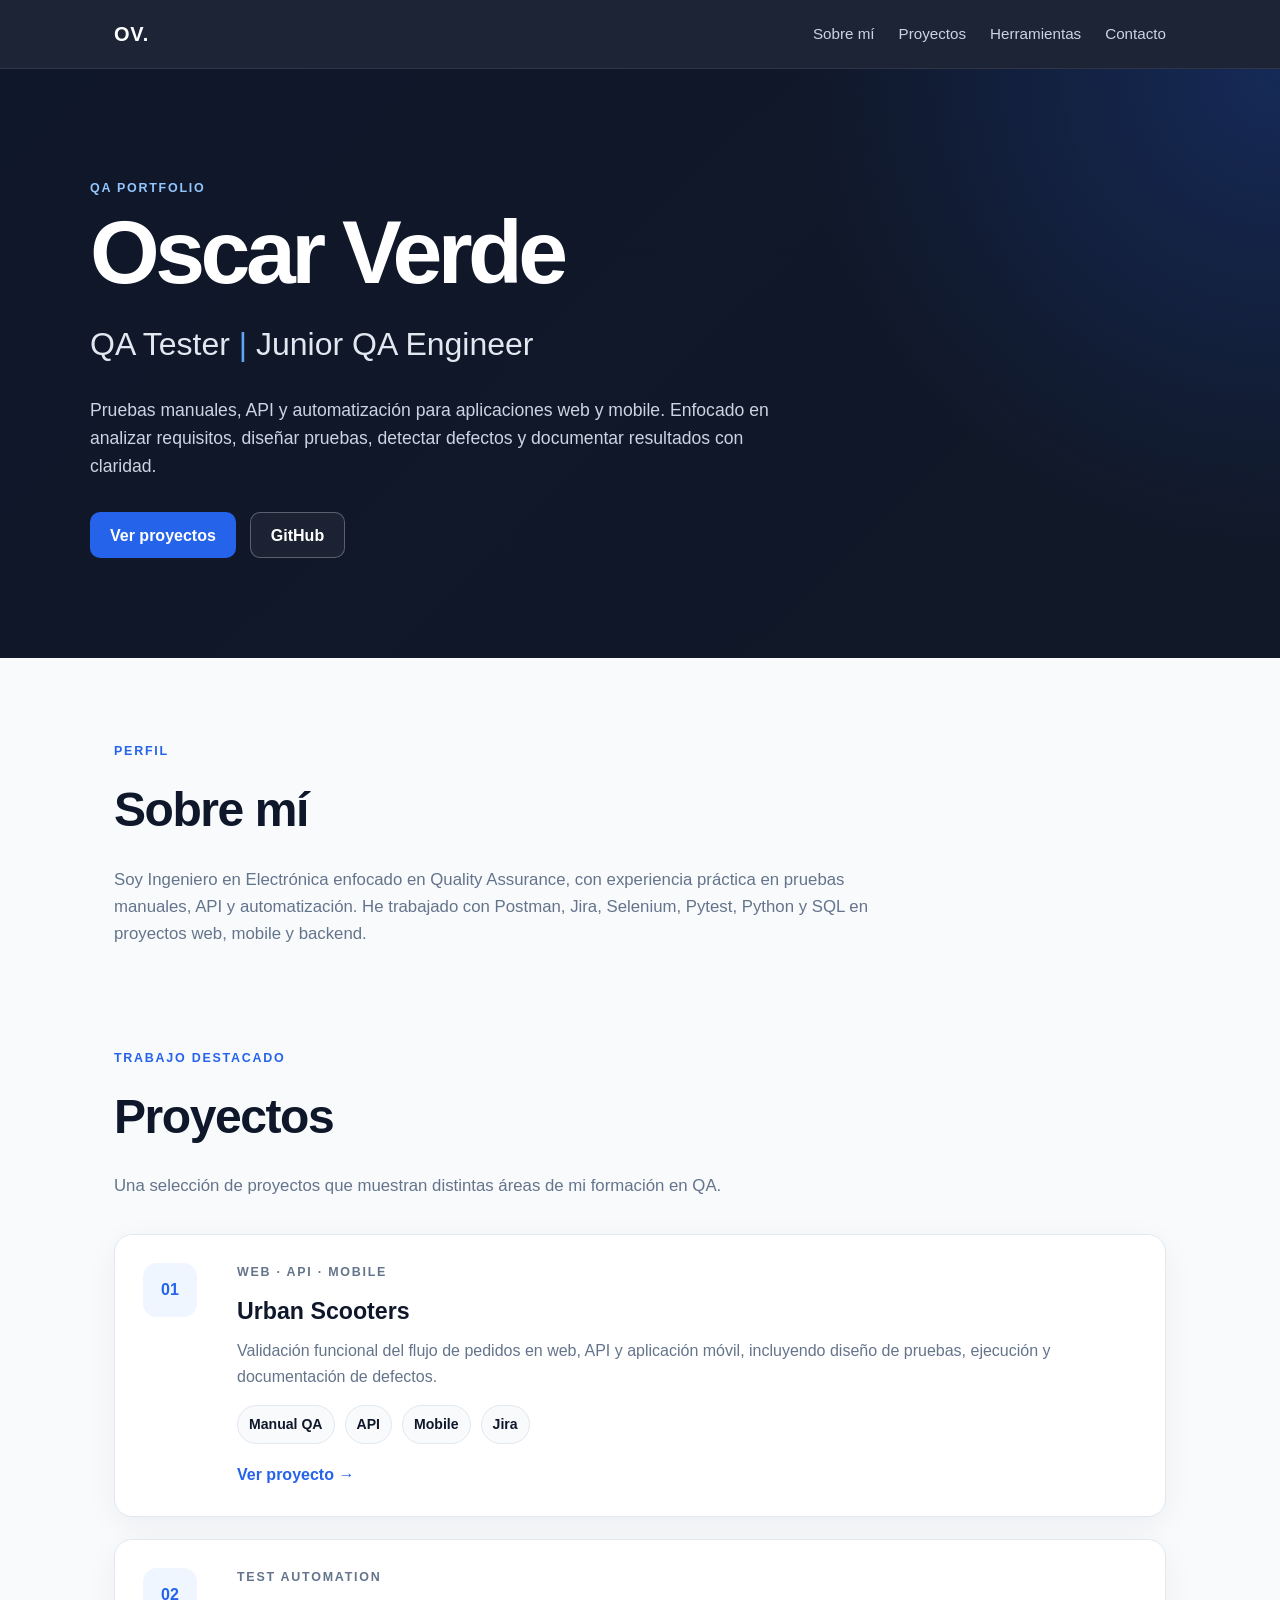
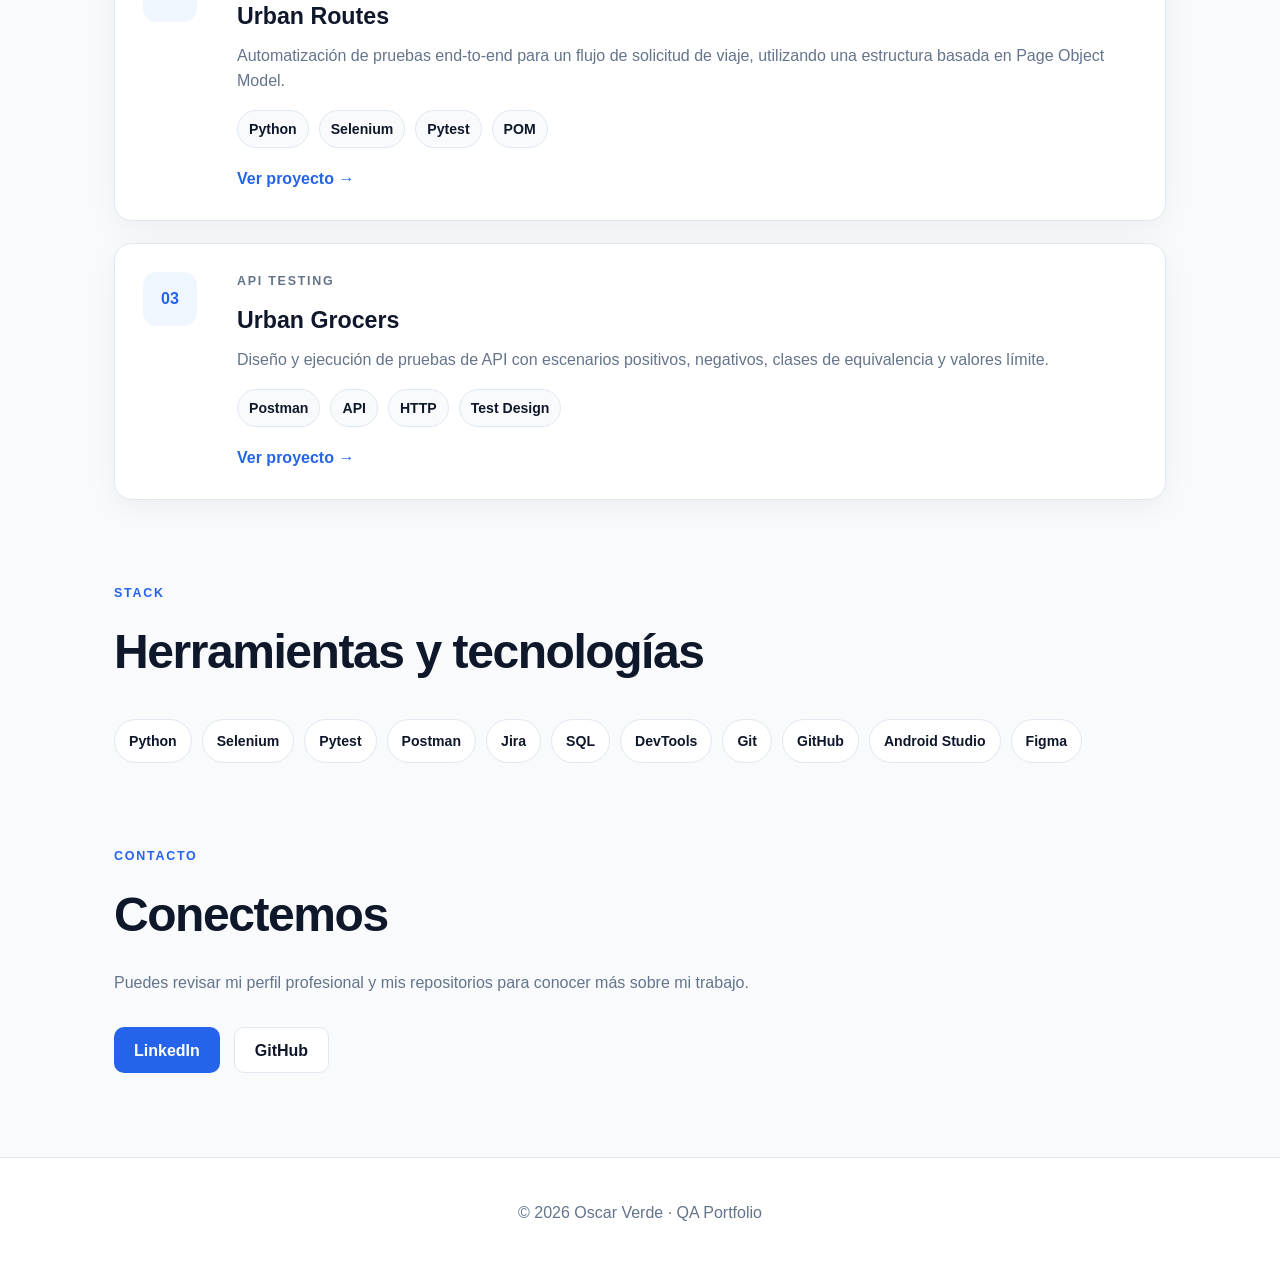
==== commit 14f54321: "Link Urban Grocers case study from portfolio" ====
--- a/index.html
+++ b/index.html
@@ -109,6 +109,7 @@
                             <span>HTTP</span>
                             <span>Test Design</span>
                         </div>
+                        <a class="project-link" href="projects/urban-grocers.html">Ver proyecto →</a>
                     </div>
                 </article>
             </div>
